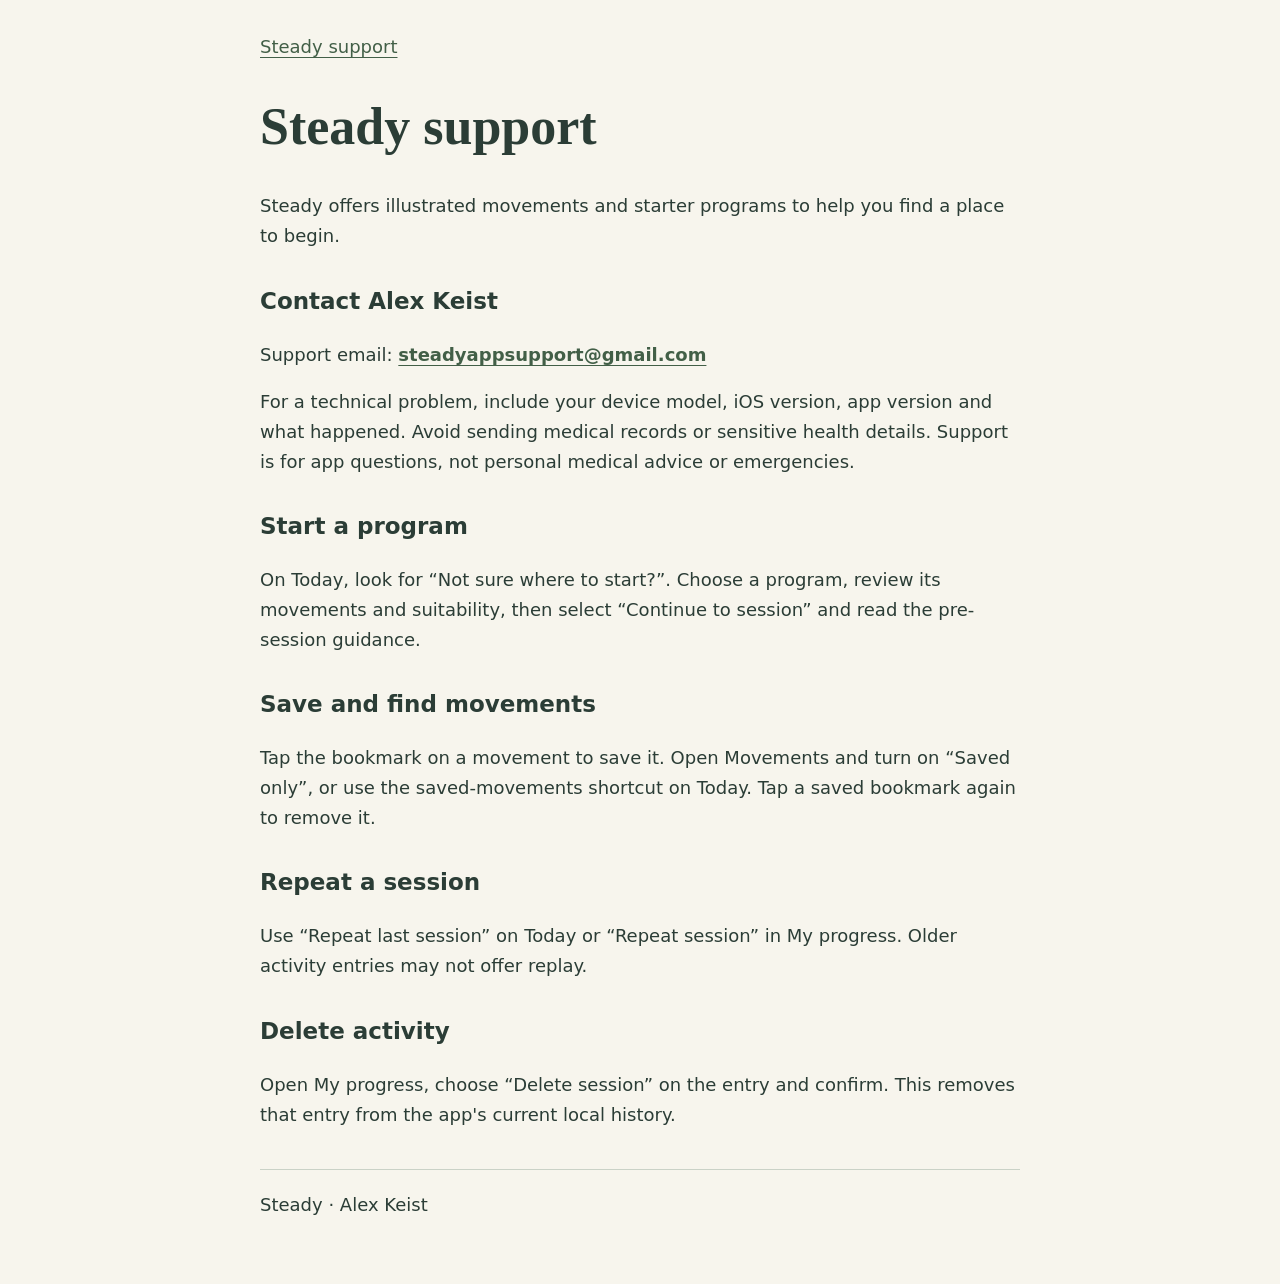
==== index.html @ 97552474 "Publish Steady support information" ====
<!doctype html><html lang="en"><head><meta charset="utf-8"><meta name="viewport" content="width=device-width,initial-scale=1"><title>Steady support — Steady</title><link rel="stylesheet" href="style.css"></head><body><main><nav aria-label="Main"><a href="index.html">Steady support</a></nav><h1>Steady support</h1><p>Steady offers illustrated movements and starter programs to help you find a place to begin.</p><h2>Contact Alex Keist</h2><p>Support email: <strong><a href="mailto:steadyappsupport@gmail.com?subject=Steady%20Support">steadyappsupport@gmail.com</a></strong></p><p>For a technical problem, include your device model, iOS version, app version and what happened. Avoid sending medical records or sensitive health details. Support is for app questions, not personal medical advice or emergencies.</p><h2>Start a program</h2><p>On Today, look for “Not sure where to start?”. Choose a program, review its movements and suitability, then select “Continue to session” and read the pre-session guidance.</p><h2>Save and find movements</h2><p>Tap the bookmark on a movement to save it. Open Movements and turn on “Saved only”, or use the saved-movements shortcut on Today. Tap a saved bookmark again to remove it.</p><h2>Repeat a session</h2><p>Use “Repeat last session” on Today or “Repeat session” in My progress. Older activity entries may not offer replay.</p><h2>Delete activity</h2><p>Open My progress, choose “Delete session” on the entry and confirm. This removes that entry from the app's current local history.</p><footer>Steady · Alex Keist</footer></main></body></html>
---- style.css ----
body{margin:0;background:#f7f5ed;color:#2b3d36;font:18px/1.65 system-ui,sans-serif}main{max-width:760px;margin:auto;padding:32px 24px 64px}nav{display:flex;gap:24px;flex-wrap:wrap}a{color:#425f47;text-underline-offset:4px}h1{font-family:Georgia,serif;font-size:clamp(36px,7vw,52px);line-height:1.15}h2{font-size:23px;margin-top:32px}.draft{padding:16px;background:#eee0c3;border-radius:12px}footer{margin-top:40px;border-top:1px solid #cad2c7;padding-top:20px}a:focus-visible{outline:3px solid #425f47;outline-offset:5px}
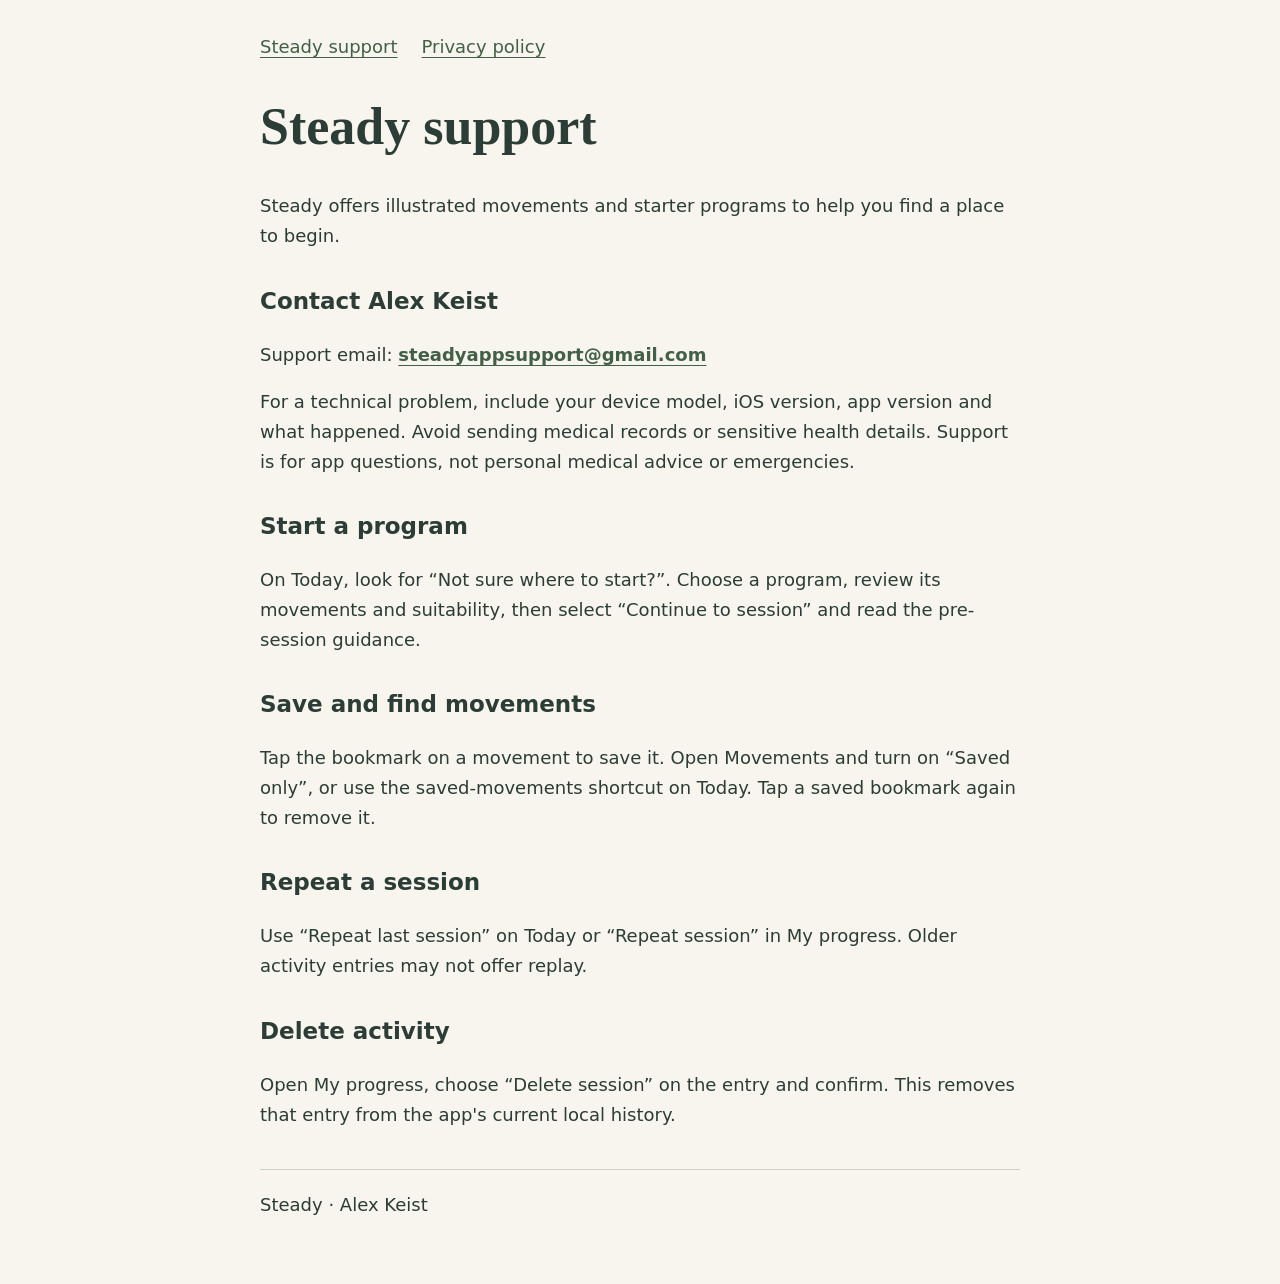
==== commit 0f28830f: "Link support page to privacy policy" ====
--- a/index.html
+++ b/index.html
@@ -1 +1 @@
-<!doctype html><html lang="en"><head><meta charset="utf-8"><meta name="viewport" content="width=device-width,initial-scale=1"><title>Steady support — Steady</title><link rel="stylesheet" href="style.css"></head><body><main><nav aria-label="Main"><a href="index.html">Steady support</a></nav><h1>Steady support</h1><p>Steady offers illustrated movements and starter programs to help you find a place to begin.</p><h2>Contact Alex Keist</h2><p>Support email: <strong><a href="mailto:steadyappsupport@gmail.com?subject=Steady%20Support">steadyappsupport@gmail.com</a></strong></p><p>For a technical problem, include your device model, iOS version, app version and what happened. Avoid sending medical records or sensitive health details. Support is for app questions, not personal medical advice or emergencies.</p><h2>Start a program</h2><p>On Today, look for “Not sure where to start?”. Choose a program, review its movements and suitability, then select “Continue to session” and read the pre-session guidance.</p><h2>Save and find movements</h2><p>Tap the bookmark on a movement to save it. Open Movements and turn on “Saved only”, or use the saved-movements shortcut on Today. Tap a saved bookmark again to remove it.</p><h2>Repeat a session</h2><p>Use “Repeat last session” on Today or “Repeat session” in My progress. Older activity entries may not offer replay.</p><h2>Delete activity</h2><p>Open My progress, choose “Delete session” on the entry and confirm. This removes that entry from the app's current local history.</p><footer>Steady · Alex Keist</footer></main></body></html>+<!doctype html><html lang="en"><head><meta charset="utf-8"><meta name="viewport" content="width=device-width,initial-scale=1"><title>Steady support — Steady</title><link rel="stylesheet" href="style.css"></head><body><main><nav aria-label="Main"><a href="index.html">Steady support</a><a href="privacy.html">Privacy policy</a></nav><h1>Steady support</h1><p>Steady offers illustrated movements and starter programs to help you find a place to begin.</p><h2>Contact Alex Keist</h2><p>Support email: <strong><a href="mailto:steadyappsupport@gmail.com?subject=Steady%20Support">steadyappsupport@gmail.com</a></strong></p><p>For a technical problem, include your device model, iOS version, app version and what happened. Avoid sending medical records or sensitive health details. Support is for app questions, not personal medical advice or emergencies.</p><h2>Start a program</h2><p>On Today, look for “Not sure where to start?”. Choose a program, review its movements and suitability, then select “Continue to session” and read the pre-session guidance.</p><h2>Save and find movements</h2><p>Tap the bookmark on a movement to save it. Open Movements and turn on “Saved only”, or use the saved-movements shortcut on Today. Tap a saved bookmark again to remove it.</p><h2>Repeat a session</h2><p>Use “Repeat last session” on Today or “Repeat session” in My progress. Older activity entries may not offer replay.</p><h2>Delete activity</h2><p>Open My progress, choose “Delete session” on the entry and confirm. This removes that entry from the app's current local history.</p><footer>Steady · Alex Keist</footer></main></body></html>
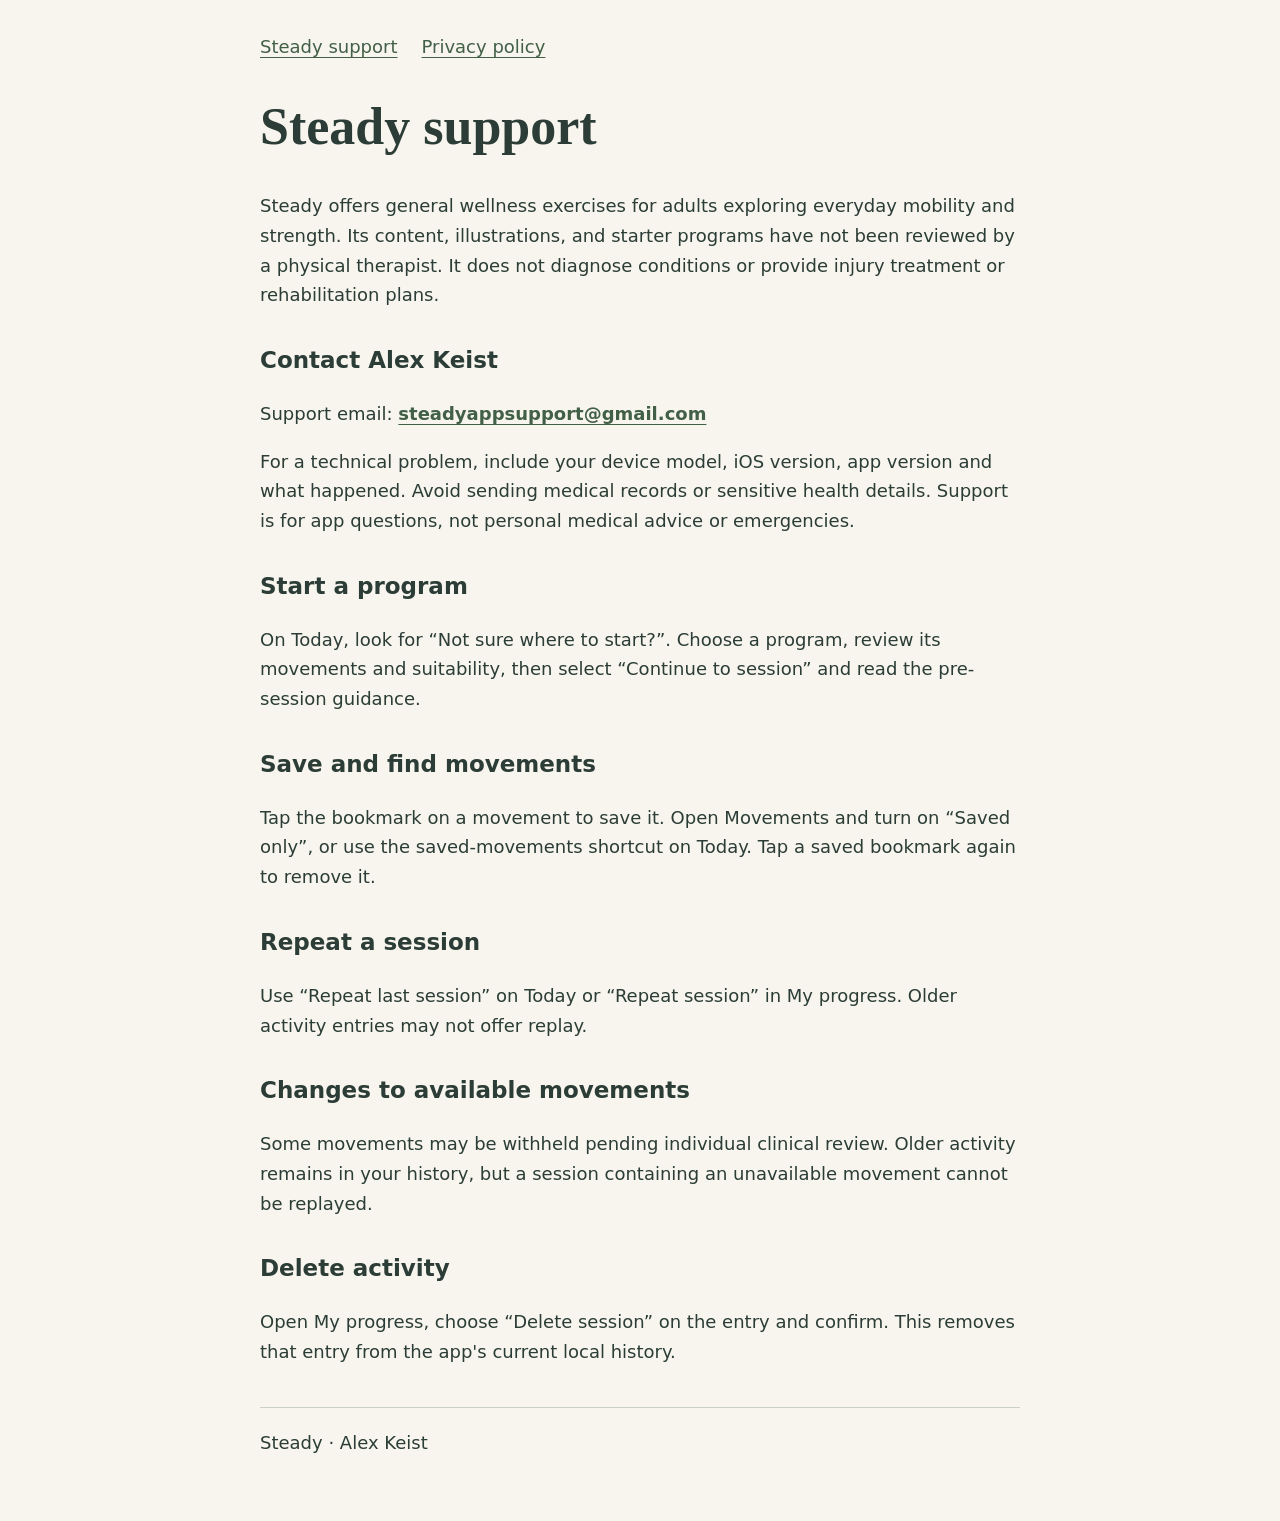
==== commit bd9ffc9d: "Clarify general wellness scope and lack of PT review" ====
--- a/index.html
+++ b/index.html
@@ -1 +1 @@
-<!doctype html><html lang="en"><head><meta charset="utf-8"><meta name="viewport" content="width=device-width,initial-scale=1"><title>Steady support — Steady</title><link rel="stylesheet" href="style.css"></head><body><main><nav aria-label="Main"><a href="index.html">Steady support</a><a href="privacy.html">Privacy policy</a></nav><h1>Steady support</h1><p>Steady offers illustrated movements and starter programs to help you find a place to begin.</p><h2>Contact Alex Keist</h2><p>Support email: <strong><a href="mailto:steadyappsupport@gmail.com?subject=Steady%20Support">steadyappsupport@gmail.com</a></strong></p><p>For a technical problem, include your device model, iOS version, app version and what happened. Avoid sending medical records or sensitive health details. Support is for app questions, not personal medical advice or emergencies.</p><h2>Start a program</h2><p>On Today, look for “Not sure where to start?”. Choose a program, review its movements and suitability, then select “Continue to session” and read the pre-session guidance.</p><h2>Save and find movements</h2><p>Tap the bookmark on a movement to save it. Open Movements and turn on “Saved only”, or use the saved-movements shortcut on Today. Tap a saved bookmark again to remove it.</p><h2>Repeat a session</h2><p>Use “Repeat last session” on Today or “Repeat session” in My progress. Older activity entries may not offer replay.</p><h2>Delete activity</h2><p>Open My progress, choose “Delete session” on the entry and confirm. This removes that entry from the app's current local history.</p><footer>Steady · Alex Keist</footer></main></body></html>+<!doctype html><html lang="en"><head><meta charset="utf-8"><meta name="viewport" content="width=device-width,initial-scale=1"><title>Steady support — Steady</title><link rel="stylesheet" href="style.css"></head><body><main><nav aria-label="Main"><a href="index.html">Steady support</a><a href="privacy.html">Privacy policy</a></nav><h1>Steady support</h1><p>Steady offers general wellness exercises for adults exploring everyday mobility and strength. Its content, illustrations, and starter programs have not been reviewed by a physical therapist. It does not diagnose conditions or provide injury treatment or rehabilitation plans.</p><h2>Contact Alex Keist</h2><p>Support email: <strong><a href="mailto:steadyappsupport@gmail.com?subject=Steady%20Support">steadyappsupport@gmail.com</a></strong></p><p>For a technical problem, include your device model, iOS version, app version and what happened. Avoid sending medical records or sensitive health details. Support is for app questions, not personal medical advice or emergencies.</p><h2>Start a program</h2><p>On Today, look for “Not sure where to start?”. Choose a program, review its movements and suitability, then select “Continue to session” and read the pre-session guidance.</p><h2>Save and find movements</h2><p>Tap the bookmark on a movement to save it. Open Movements and turn on “Saved only”, or use the saved-movements shortcut on Today. Tap a saved bookmark again to remove it.</p><h2>Repeat a session</h2><p>Use “Repeat last session” on Today or “Repeat session” in My progress. Older activity entries may not offer replay.</p><h2>Changes to available movements</h2><p>Some movements may be withheld pending individual clinical review. Older activity remains in your history, but a session containing an unavailable movement cannot be replayed.</p><h2>Delete activity</h2><p>Open My progress, choose “Delete session” on the entry and confirm. This removes that entry from the app's current local history.</p><footer>Steady · Alex Keist</footer></main></body></html>
